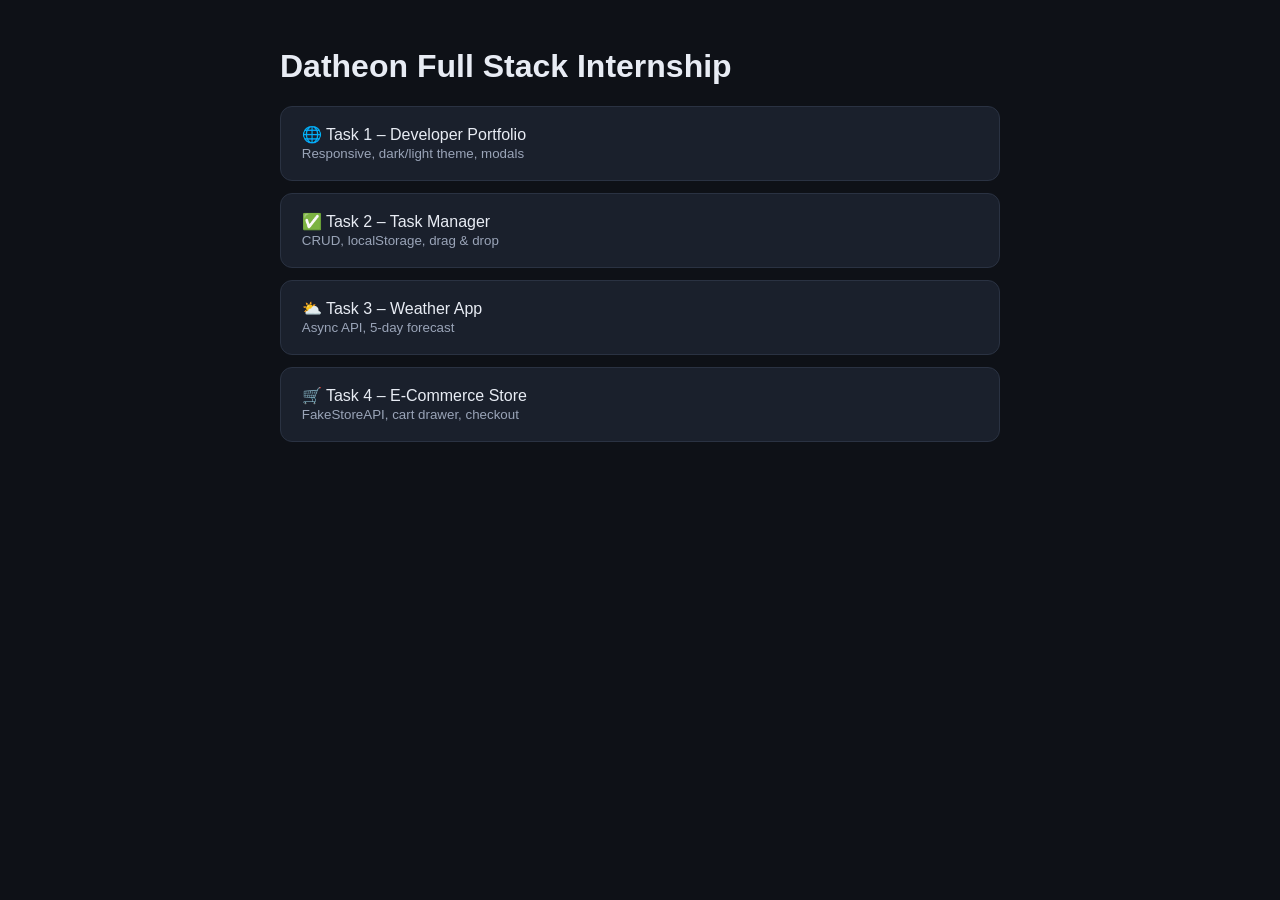
==== index.html @ 328126e8 "Add Datheon internship projects: portfolio, task manager, weather app, e-commerce store" ====
<!DOCTYPE html>
<html lang="en"><head><meta charset="UTF-8"><meta name="viewport" content="width=device-width, initial-scale=1.0"><title>Datheon Internship Projects</title>
<style>body{font-family:Segoe UI,sans-serif;background:#0e1117;color:#e8ecf4;max-width:720px;margin:3rem auto;padding:0 1rem}a{display:block;background:#1a202c;border:1px solid #2a3242;border-radius:12px;padding:1.1rem 1.3rem;margin:.8rem 0;color:inherit;text-decoration:none}a:hover{border-color:#8b83ff}small{color:#9aa4b8}</style></head>
<body><h1>Datheon Full Stack Internship</h1>
<a href="Task1-Portfolio/index.html">🌐 Task 1 – Developer Portfolio<br><small>Responsive, dark/light theme, modals</small></a>
<a href="Task2-Task-Manager/index.html">✅ Task 2 – Task Manager<br><small>CRUD, localStorage, drag &amp; drop</small></a>
<a href="Task3-Weather-App/index.html">⛅ Task 3 – Weather App<br><small>Async API, 5-day forecast</small></a>
<a href="Task4-E-Commerce/index.html">🛒 Task 4 – E-Commerce Store<br><small>FakeStoreAPI, cart drawer, checkout</small></a>
</body></html>
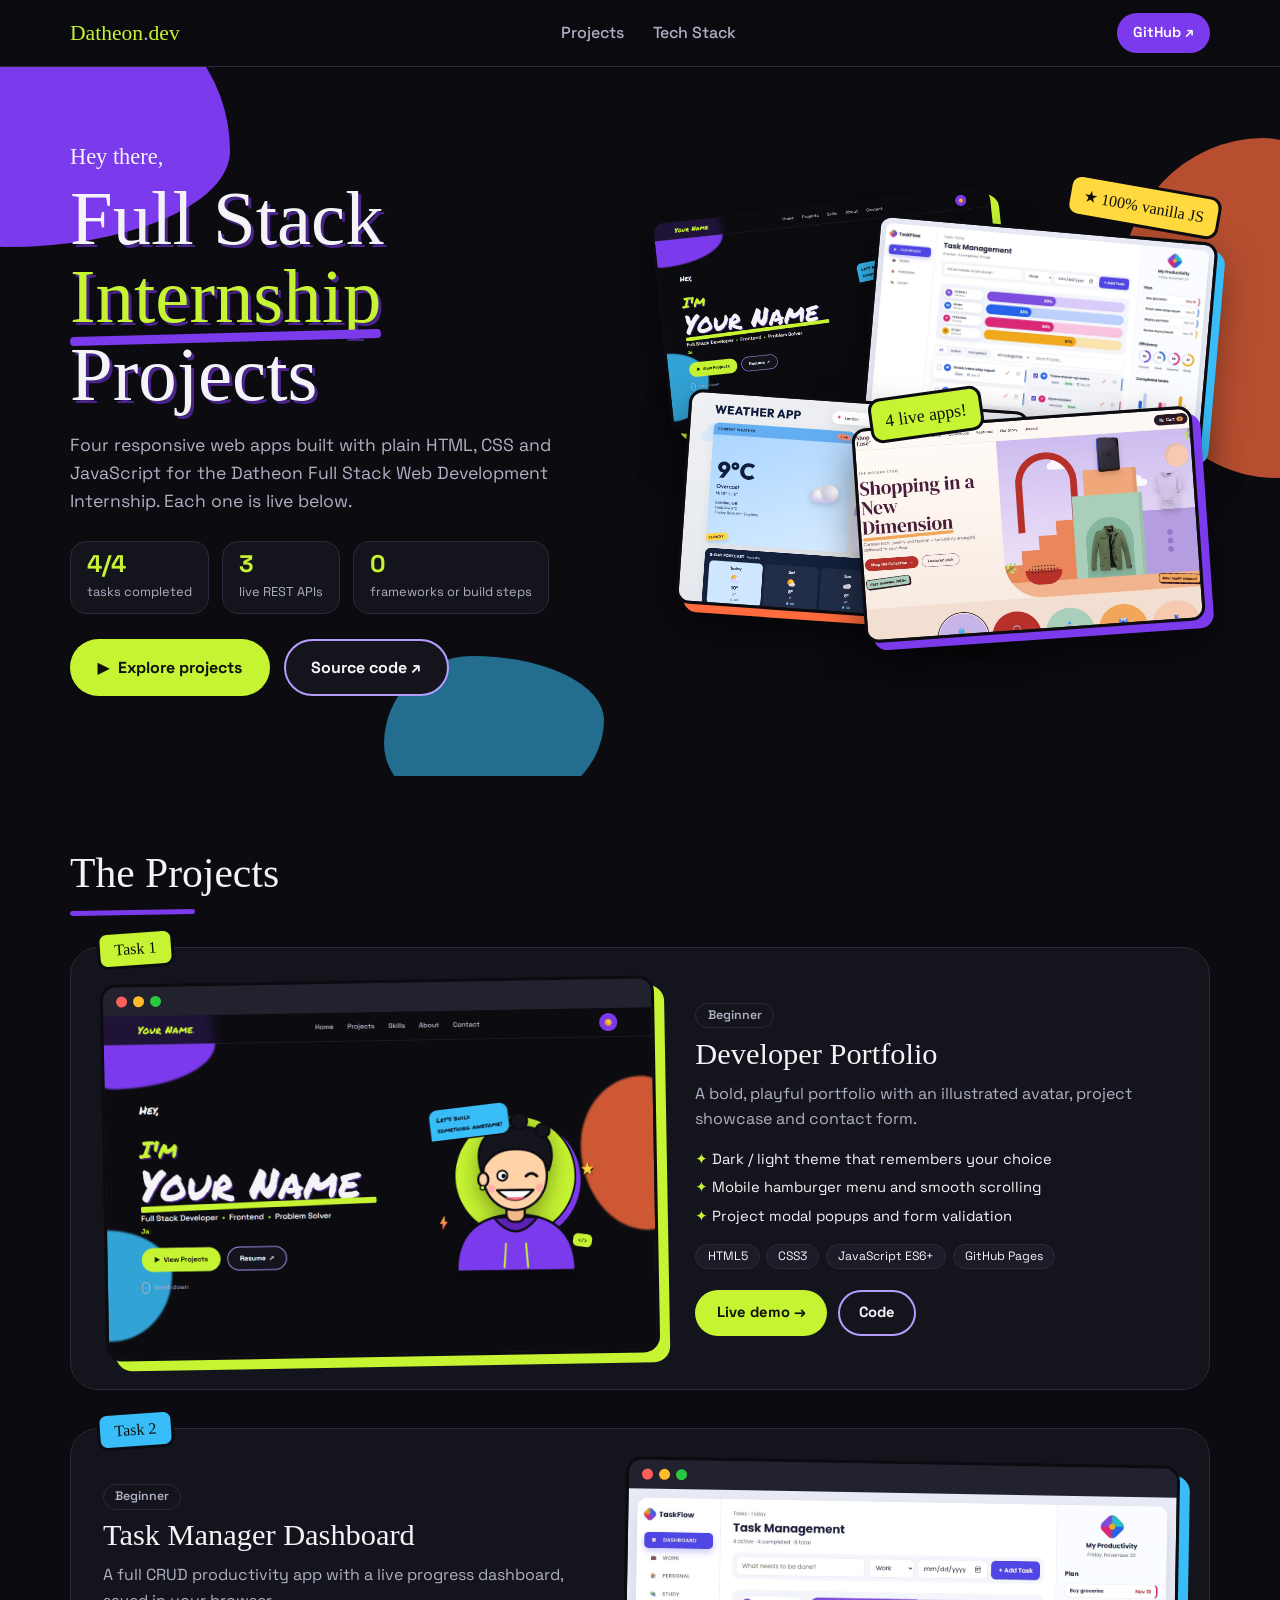
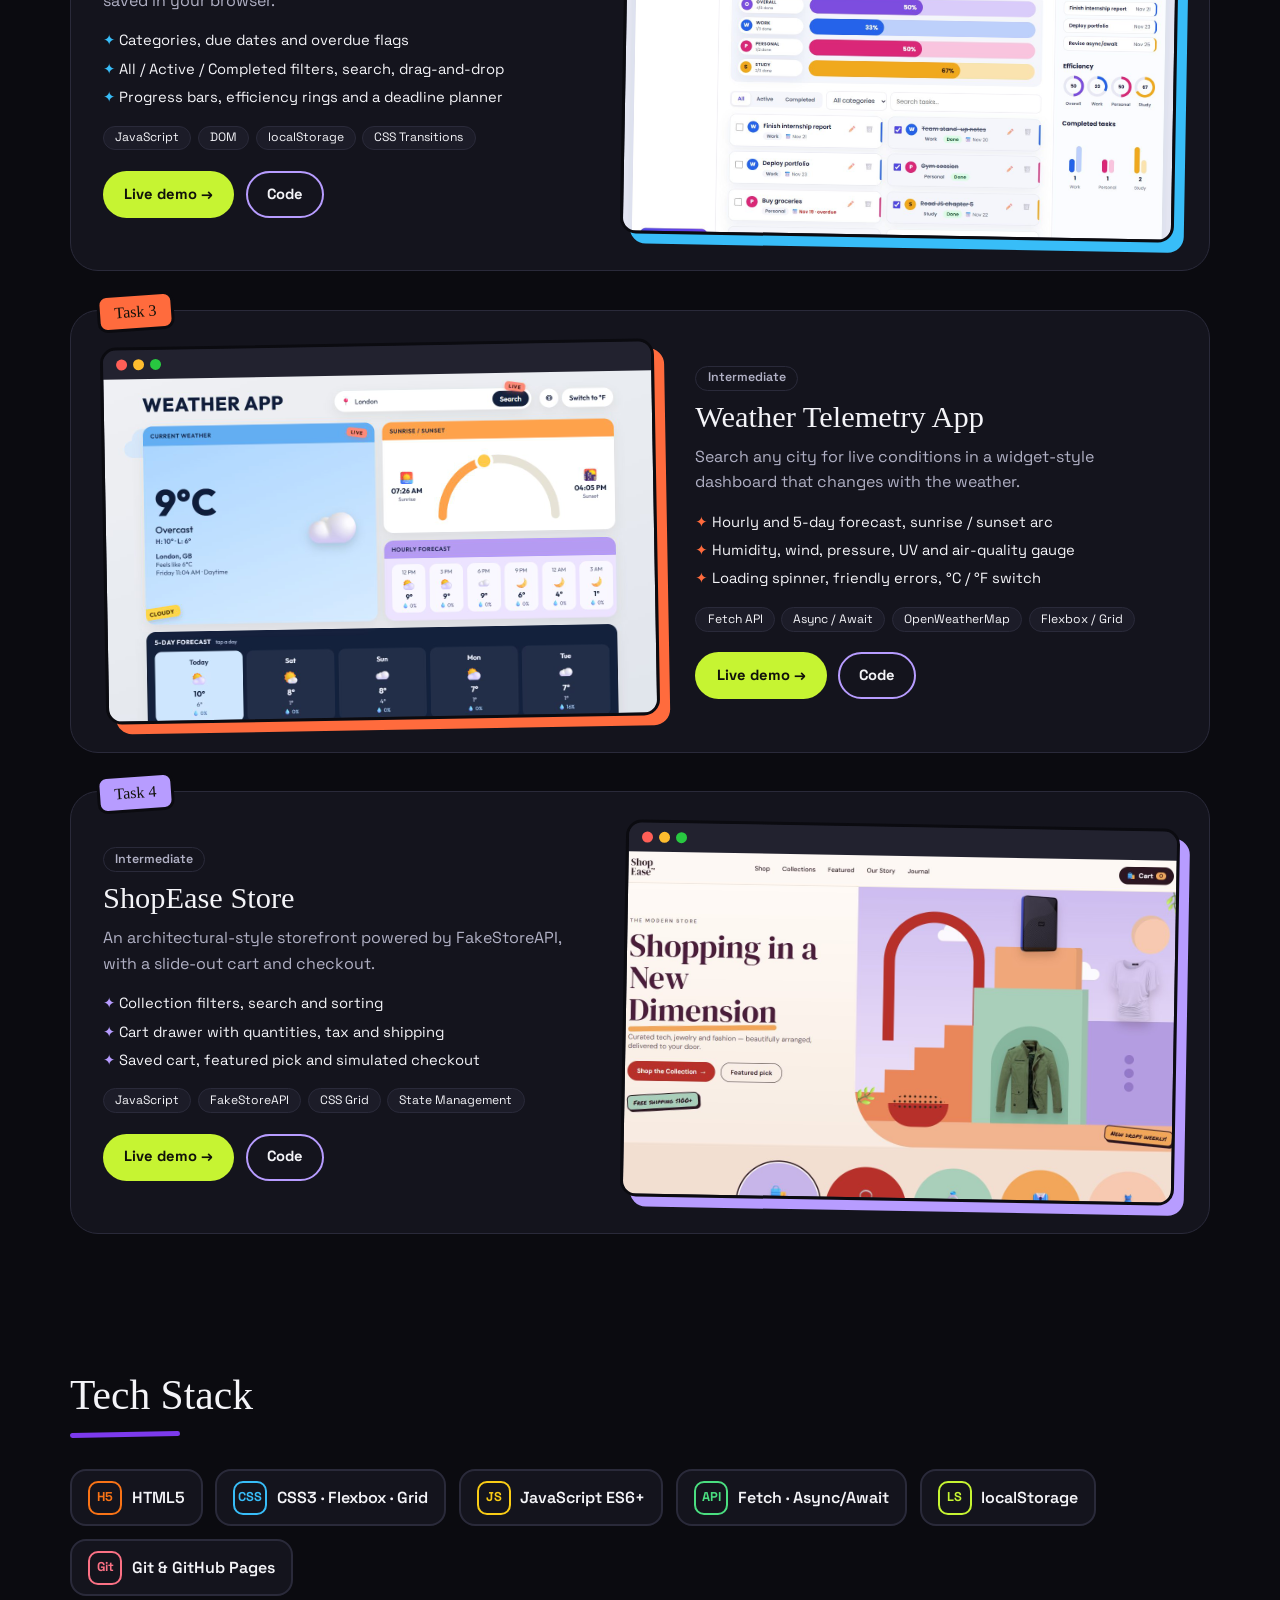
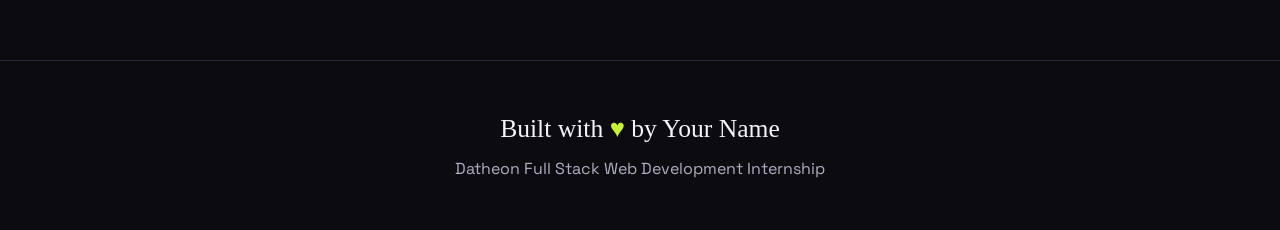
==== commit 37dfa1f8: "Redesign Task 4 store and landing page, add screenshots - Task 4: architectural storefront (arch col" ====
--- a/index.html
+++ b/index.html
@@ -1,9 +1,237 @@
 <!DOCTYPE html>
-<html lang="en"><head><meta charset="UTF-8"><meta name="viewport" content="width=device-width, initial-scale=1.0"><title>Datheon Internship Projects</title>
-<style>body{font-family:Segoe UI,sans-serif;background:#0e1117;color:#e8ecf4;max-width:720px;margin:3rem auto;padding:0 1rem}a{display:block;background:#1a202c;border:1px solid #2a3242;border-radius:12px;padding:1.1rem 1.3rem;margin:.8rem 0;color:inherit;text-decoration:none}a:hover{border-color:#8b83ff}small{color:#9aa4b8}</style></head>
-<body><h1>Datheon Full Stack Internship</h1>
-<a href="Task1-Portfolio/index.html">🌐 Task 1 – Developer Portfolio<br><small>Responsive, dark/light theme, modals</small></a>
-<a href="Task2-Task-Manager/index.html">✅ Task 2 – Task Manager<br><small>CRUD, localStorage, drag &amp; drop</small></a>
-<a href="Task3-Weather-App/index.html">⛅ Task 3 – Weather App<br><small>Async API, 5-day forecast</small></a>
-<a href="Task4-E-Commerce/index.html">🛒 Task 4 – E-Commerce Store<br><small>FakeStoreAPI, cart drawer, checkout</small></a>
-</body></html>
+<html lang="en">
+<head>
+  <meta charset="UTF-8" />
+  <meta name="viewport" content="width=device-width, initial-scale=1.0" />
+  <meta name="description" content="Four web projects built for the Datheon Full Stack Web Development Internship." />
+  <title>Datheon Internship Projects</title>
+  <link rel="icon" href="data:image/svg+xml,%3Csvg xmlns=%27http://www.w3.org/2000/svg%27 viewBox=%270 0 100 100%27%3E%3Ctext y=%27.9em%27 font-size=%2790%27%3E⚡%3C/text%3E%3C/svg%3E" />
+  <link rel="preconnect" href="https://fonts.googleapis.com" />
+  <link rel="preconnect" href="https://fonts.gstatic.com" crossorigin />
+  <link href="https://fonts.googleapis.com/css2?family=Permanent+Marker&family=Space+Grotesk:wght@400;500;600;700&display=swap" rel="stylesheet" media="print" onload="this.media='all'" />
+  <style>
+    :root { --bg: #0b0b10; --surface: #14141d; --surface2: #1c1c28; --text: #f4f4f8; --muted: #b0b0c4; --lime: #c6f432; --purple: #7c3aed; --purple-t: #b79cff; --border: #2a2a3a; }
+    * { box-sizing: border-box; margin: 0; padding: 0; }
+    html { scroll-behavior: smooth; scroll-padding-top: 80px; }
+    body { font-family: "Space Grotesk", "Segoe UI", system-ui, sans-serif; background: var(--bg); color: var(--text); line-height: 1.6; overflow-x: hidden; }
+    a { color: inherit; text-decoration: none; }
+    img { display: block; max-width: 100%; }
+    .container { width: min(1140px, 92%); margin-inline: auto; }
+    .marker { font-family: "Permanent Marker", "Comic Sans MS", cursive; font-weight: 400; }
+
+    /* nav */
+    .nav { position: sticky; top: 0; z-index: 20; background: rgba(11, 11, 16, .82); backdrop-filter: blur(12px); border-bottom: 1px solid var(--border); }
+    .nav .container { display: flex; align-items: center; justify-content: space-between; height: 66px; gap: 1rem; }
+    .logo { font-size: 1.35rem; color: var(--lime); }
+    .logo span { color: var(--purple-t); }
+    .nav ul { list-style: none; display: flex; gap: 1.8rem; color: var(--muted); font-weight: 500; }
+    .nav ul a:hover { color: var(--lime); }
+    .gh { background: var(--purple); color: #fff; padding: .5rem 1rem; border-radius: 999px; font-weight: 600; font-size: .9rem; white-space: nowrap; }
+
+    /* hero */
+    .hero { position: relative; padding: 4.5rem 0 5rem; overflow: hidden; }
+    .blob { position: absolute; z-index: 0; }
+    .b1 { top: -60px; left: -90px; width: 320px; height: 240px; background: var(--purple); border-radius: 60% 40% 70% 30% / 50% 60% 40% 50%; }
+    .b2 { bottom: -40px; left: 30%; width: 220px; height: 160px; background: #38bdf8; opacity: .55; border-radius: 40% 60% 55% 45% / 55% 40% 60% 45%; }
+    .b3 { top: 10%; right: -100px; width: 260px; height: 340px; background: #ff6b3d; opacity: .7; border-radius: 55% 45% 40% 60% / 45% 55% 45% 55%; }
+    .hero .container { position: relative; z-index: 1; display: grid; grid-template-columns: 1fr 1fr; gap: 2.5rem; align-items: center; }
+    .hey { font-size: 1.4rem; }
+    h1 { font-size: clamp(2.6rem, 6.5vw, 4.8rem); line-height: 1.02; margin: .3rem 0 1rem; text-shadow: 3px 3px 0 rgba(124, 58, 237, .55); }
+    h1 .hl { position: relative; display: inline-block; color: var(--lime); }
+    h1 .hl::after { content: ""; position: absolute; left: 0; right: 0; bottom: -.08em; height: .12em; background: var(--purple); border-radius: 4px; transform: rotate(-1.5deg); }
+    .sub { color: var(--muted); font-size: 1.1rem; max-width: 46ch; }
+    .stats { display: flex; gap: .8rem; flex-wrap: wrap; margin: 1.6rem 0; list-style: none; }
+    .stats li { background: var(--surface); border: 1px solid var(--border); border-radius: 16px; padding: .6rem 1rem; }
+    .stats strong { display: block; font-size: 1.5rem; color: var(--lime); line-height: 1.1; }
+    .stats span { font-size: .8rem; color: var(--muted); }
+    .cta { display: flex; gap: .9rem; flex-wrap: wrap; }
+    .btn { display: inline-flex; align-items: center; gap: .5rem; padding: .85rem 1.6rem; border-radius: 999px; font-weight: 700; transition: transform .2s, box-shadow .2s; border: 2px solid transparent; }
+    .btn:hover { transform: translateY(-3px) rotate(-1deg); box-shadow: 0 8px 0 rgba(0, 0, 0, .35); }
+    .btn-lime { background: var(--lime); color: #10110a; }
+    .btn-out { border-color: var(--purple-t); background: var(--surface); }
+
+    /* collage of tilted screenshots */
+    .collage { position: relative; height: 430px; }
+    .shot { position: absolute; width: 62%; border-radius: 14px; overflow: hidden; border: 3px solid #0b0b10; box-shadow: 8px 8px 0 var(--c, var(--purple)), 0 20px 40px rgba(0, 0, 0, .5); transition: transform .35s, z-index 0s; background: var(--surface); }
+    .shot:hover { z-index: 5; transform: rotate(0) scale(1.06); }
+    .shot img { aspect-ratio: 16 / 10; object-fit: cover; object-position: top; width: 100%; }
+    .s1 { left: 0; top: 0; transform: rotate(-6deg); --c: var(--lime); }
+    .s2 { right: 0; top: 6%; transform: rotate(5deg); --c: #38bdf8; }
+    .s3 { left: 4%; bottom: 4%; transform: rotate(4deg); --c: #ff6b3d; }
+    .s4 { right: 2%; bottom: 0; transform: rotate(-4deg); --c: var(--purple); }
+    .sticker { position: absolute; z-index: 6; font-family: "Permanent Marker", cursive; color: #10110a; padding: .35rem .8rem; border-radius: 12px; border: 3px solid #0b0b10; }
+    .st1 { left: 38%; top: 44%; background: var(--lime); transform: rotate(-8deg); font-size: 1.1rem; }
+    .st2 { right: -2%; top: -4%; background: #ffd93d; transform: rotate(10deg); }
+
+    /* projects */
+    .section { padding: 4rem 0; }
+    .title { font-size: clamp(1.9rem, 4vw, 2.6rem); display: inline-block; margin-bottom: 2rem; }
+    .title::after { content: ""; display: block; height: 5px; width: 60%; margin-top: .2rem; background: var(--purple); border-radius: 4px; transform: rotate(-1deg); }
+    .projects { display: grid; gap: 2.4rem; }
+    .project { display: grid; grid-template-columns: 1.15fr 1fr; gap: 2.4rem; align-items: center; background: var(--surface); border: 1px solid var(--border); border-radius: 28px; padding: 2rem; position: relative; }
+    .project:nth-child(even) { grid-template-columns: 1fr 1.15fr; }
+    .project:nth-child(even) .frame { order: 2; }
+    .frame { border-radius: 16px; overflow: hidden; border: 3px solid #0b0b10; box-shadow: 10px 10px 0 var(--c); background: var(--surface2); transform: rotate(-1deg); transition: transform .3s; }
+    .project:nth-child(even) .frame { transform: rotate(1deg); }
+    .project:hover .frame { transform: rotate(0) translateY(-4px); }
+    .bar { display: flex; gap: 6px; padding: .55rem .8rem; background: #22222f; }
+    .bar i { width: 11px; height: 11px; border-radius: 50%; background: #ff5f57; }
+    .bar i:nth-child(2) { background: #febc2e; } .bar i:nth-child(3) { background: #28c840; }
+    .frame img { aspect-ratio: 16 / 10; object-fit: cover; object-position: top; width: 100%; }
+    .num { position: absolute; top: -18px; left: 1.6rem; background: var(--c); color: #10110a; font-family: "Permanent Marker", cursive; padding: .2rem .9rem; border-radius: 10px; border: 3px solid #0b0b10; transform: rotate(-4deg); }
+    .level { display: inline-block; font-size: .78rem; font-weight: 600; color: var(--muted); border: 1px solid var(--border); border-radius: 999px; padding: .1rem .7rem; margin-bottom: .6rem; }
+    .project h3 { font-family: "Permanent Marker", cursive; font-weight: 400; font-size: 1.9rem; line-height: 1.1; margin-bottom: .6rem; }
+    .project p { color: var(--muted); }
+    .feats { list-style: none; display: grid; gap: .3rem; margin: 1rem 0; font-size: .92rem; }
+    .feats li::before { content: "✦ "; color: var(--c); }
+    .tags { display: flex; flex-wrap: wrap; gap: .4rem; margin-bottom: 1.3rem; }
+    .tags span { background: var(--surface2); border: 1px solid var(--border); border-radius: 999px; padding: .1rem .7rem; font-size: .76rem; }
+    .actions { display: flex; gap: .7rem; flex-wrap: wrap; }
+    .actions .btn { padding: .6rem 1.2rem; font-size: .92rem; }
+
+    /* stack */
+    .stack { display: flex; flex-wrap: wrap; gap: .8rem; }
+    .chip { display: flex; align-items: center; gap: .6rem; background: var(--surface); border: 2px solid var(--border); border-radius: 16px; padding: .6rem 1rem; font-weight: 600; transition: transform .2s, border-color .2s; }
+    .chip:hover { transform: rotate(-2deg) translateY(-3px); border-color: var(--c); }
+    .chip b { width: 34px; height: 34px; border-radius: 10px; display: grid; place-items: center; border: 2px solid var(--c); color: var(--c); font-size: .8rem; }
+
+    .footer { text-align: center; padding: 3rem 1rem; color: var(--muted); border-top: 1px solid var(--border); }
+    .footer .marker { color: var(--text); font-size: 1.6rem; display: block; margin-bottom: .4rem; }
+    .footer .marker em { font-style: normal; color: var(--lime); }
+
+    @media (max-width: 900px) {
+      .hero .container { grid-template-columns: 1fr; }
+      .collage { height: 360px; }
+      .project, .project:nth-child(even) { grid-template-columns: 1fr; padding: 1.6rem 1.2rem; }
+      .project:nth-child(even) .frame { order: 0; }
+    }
+    @media (max-width: 640px) {
+      .nav ul { display: none; }
+      .collage { height: 260px; }
+      .st1 { font-size: .9rem; }
+      .project h3 { font-size: 1.6rem; }
+    }
+    @media (prefers-reduced-motion: reduce) { * { transition: none !important; scroll-behavior: auto !important; } }
+  </style>
+</head>
+<body>
+  <header class="nav">
+    <div class="container">
+      <a href="#top" class="logo marker">Datheon<span>.</span>dev</a>
+      <ul>
+        <li><a href="#projects">Projects</a></li>
+        <li><a href="#stack">Tech Stack</a></li>
+      </ul>
+      <a class="gh" href="https://github.com/" target="_blank" rel="noopener">GitHub ↗</a>
+    </div>
+  </header>
+
+  <main id="top">
+    <section class="hero">
+      <span class="blob b1" aria-hidden="true"></span><span class="blob b2" aria-hidden="true"></span><span class="blob b3" aria-hidden="true"></span>
+      <div class="container">
+        <div>
+          <p class="hey marker">Hey there,</p>
+          <h1 class="marker">Full Stack <span class="hl">Internship</span> Projects</h1>
+          <p class="sub">Four responsive web apps built with plain HTML, CSS and JavaScript for the Datheon Full Stack Web Development Internship. Each one is live below.</p>
+          <ul class="stats">
+            <li><strong>4/4</strong><span>tasks completed</span></li>
+            <li><strong>3</strong><span>live REST APIs</span></li>
+            <li><strong>0</strong><span>frameworks or build steps</span></li>
+          </ul>
+          <div class="cta">
+            <a href="#projects" class="btn btn-lime"><span aria-hidden="true">▶</span> Explore projects</a>
+            <a href="https://github.com/" class="btn btn-out" target="_blank" rel="noopener">Source code ↗</a>
+          </div>
+        </div>
+        <div class="collage" aria-hidden="true">
+          <a class="shot s1" href="Task1-Portfolio/" tabindex="-1"><img src="screenshots/task1-portfolio.jpg" alt="" /></a>
+          <a class="shot s2" href="Task2-Task-Manager/" tabindex="-1"><img src="screenshots/task2-task-manager.jpg" alt="" /></a>
+          <a class="shot s3" href="Task3-Weather-App/" tabindex="-1"><img src="screenshots/task3-weather.jpg" alt="" /></a>
+          <a class="shot s4" href="Task4-E-Commerce/" tabindex="-1"><img src="screenshots/task4-ecommerce.jpg" alt="" /></a>
+          <span class="sticker st1">4 live apps!</span>
+          <span class="sticker st2">★ 100% vanilla JS</span>
+        </div>
+      </div>
+    </section>
+
+    <section id="projects" class="section">
+      <div class="container">
+        <h2 class="title marker">The Projects</h2>
+        <div class="projects">
+          <article class="project" style="--c: var(--lime)">
+            <span class="num">Task 1</span>
+            <a class="frame" href="Task1-Portfolio/"><div class="bar" aria-hidden="true"><i></i><i></i><i></i></div><img src="screenshots/task1-portfolio.jpg" alt="Screenshot of the developer portfolio" loading="lazy" /></a>
+            <div>
+              <span class="level">Beginner</span>
+              <h3>Developer Portfolio</h3>
+              <p>A bold, playful portfolio with an illustrated avatar, project showcase and contact form.</p>
+              <ul class="feats"><li>Dark / light theme that remembers your choice</li><li>Mobile hamburger menu and smooth scrolling</li><li>Project modal popups and form validation</li></ul>
+              <div class="tags"><span>HTML5</span><span>CSS3</span><span>JavaScript ES6+</span><span>GitHub Pages</span></div>
+              <div class="actions"><a class="btn btn-lime" href="Task1-Portfolio/">Live demo →</a><a class="btn btn-out" href="https://github.com/" target="_blank" rel="noopener">Code</a></div>
+            </div>
+          </article>
+
+          <article class="project" style="--c: #38bdf8">
+            <span class="num">Task 2</span>
+            <a class="frame" href="Task2-Task-Manager/"><div class="bar" aria-hidden="true"><i></i><i></i><i></i></div><img src="screenshots/task2-task-manager.jpg" alt="Screenshot of the task management dashboard" loading="lazy" /></a>
+            <div>
+              <span class="level">Beginner</span>
+              <h3>Task Manager Dashboard</h3>
+              <p>A full CRUD productivity app with a live progress dashboard, saved in your browser.</p>
+              <ul class="feats"><li>Categories, due dates and overdue flags</li><li>All / Active / Completed filters, search, drag-and-drop</li><li>Progress bars, efficiency rings and a deadline planner</li></ul>
+              <div class="tags"><span>JavaScript</span><span>DOM</span><span>localStorage</span><span>CSS Transitions</span></div>
+              <div class="actions"><a class="btn btn-lime" href="Task2-Task-Manager/">Live demo →</a><a class="btn btn-out" href="https://github.com/" target="_blank" rel="noopener">Code</a></div>
+            </div>
+          </article>
+
+          <article class="project" style="--c: #ff6b3d">
+            <span class="num">Task 3</span>
+            <a class="frame" href="Task3-Weather-App/"><div class="bar" aria-hidden="true"><i></i><i></i><i></i></div><img src="screenshots/task3-weather.jpg" alt="Screenshot of the weather dashboard" loading="lazy" /></a>
+            <div>
+              <span class="level">Intermediate</span>
+              <h3>Weather Telemetry App</h3>
+              <p>Search any city for live conditions in a widget-style dashboard that changes with the weather.</p>
+              <ul class="feats"><li>Hourly and 5-day forecast, sunrise / sunset arc</li><li>Humidity, wind, pressure, UV and air-quality gauge</li><li>Loading spinner, friendly errors, °C / °F switch</li></ul>
+              <div class="tags"><span>Fetch API</span><span>Async / Await</span><span>OpenWeatherMap</span><span>Flexbox / Grid</span></div>
+              <div class="actions"><a class="btn btn-lime" href="Task3-Weather-App/">Live demo →</a><a class="btn btn-out" href="https://github.com/" target="_blank" rel="noopener">Code</a></div>
+            </div>
+          </article>
+
+          <article class="project" style="--c: var(--purple-t)">
+            <span class="num">Task 4</span>
+            <a class="frame" href="Task4-E-Commerce/"><div class="bar" aria-hidden="true"><i></i><i></i><i></i></div><img src="screenshots/task4-ecommerce.jpg" alt="Screenshot of the e-commerce store" loading="lazy" /></a>
+            <div>
+              <span class="level">Intermediate</span>
+              <h3>ShopEase Store</h3>
+              <p>An architectural-style storefront powered by FakeStoreAPI, with a slide-out cart and checkout.</p>
+              <ul class="feats"><li>Collection filters, search and sorting</li><li>Cart drawer with quantities, tax and shipping</li><li>Saved cart, featured pick and simulated checkout</li></ul>
+              <div class="tags"><span>JavaScript</span><span>FakeStoreAPI</span><span>CSS Grid</span><span>State Management</span></div>
+              <div class="actions"><a class="btn btn-lime" href="Task4-E-Commerce/">Live demo →</a><a class="btn btn-out" href="https://github.com/" target="_blank" rel="noopener">Code</a></div>
+            </div>
+          </article>
+        </div>
+      </div>
+    </section>
+
+    <section id="stack" class="section">
+      <div class="container">
+        <h2 class="title marker">Tech Stack</h2>
+        <div class="stack">
+          <span class="chip" style="--c:#f97316"><b>H5</b>HTML5</span>
+          <span class="chip" style="--c:#38bdf8"><b>CSS</b>CSS3 · Flexbox · Grid</span>
+          <span class="chip" style="--c:#facc15"><b>JS</b>JavaScript ES6+</span>
+          <span class="chip" style="--c:#4ade80"><b>API</b>Fetch · Async/Await</span>
+          <span class="chip" style="--c:#c6f432"><b>LS</b>localStorage</span>
+          <span class="chip" style="--c:#fb7185"><b>Git</b>Git &amp; GitHub Pages</span>
+        </div>
+      </div>
+    </section>
+  </main>
+
+  <footer class="footer">
+    <span class="marker">Built with <em>♥</em> by Your Name</span>
+    <p>Datheon Full Stack Web Development Internship</p>
+  </footer>
+</body>
+</html>
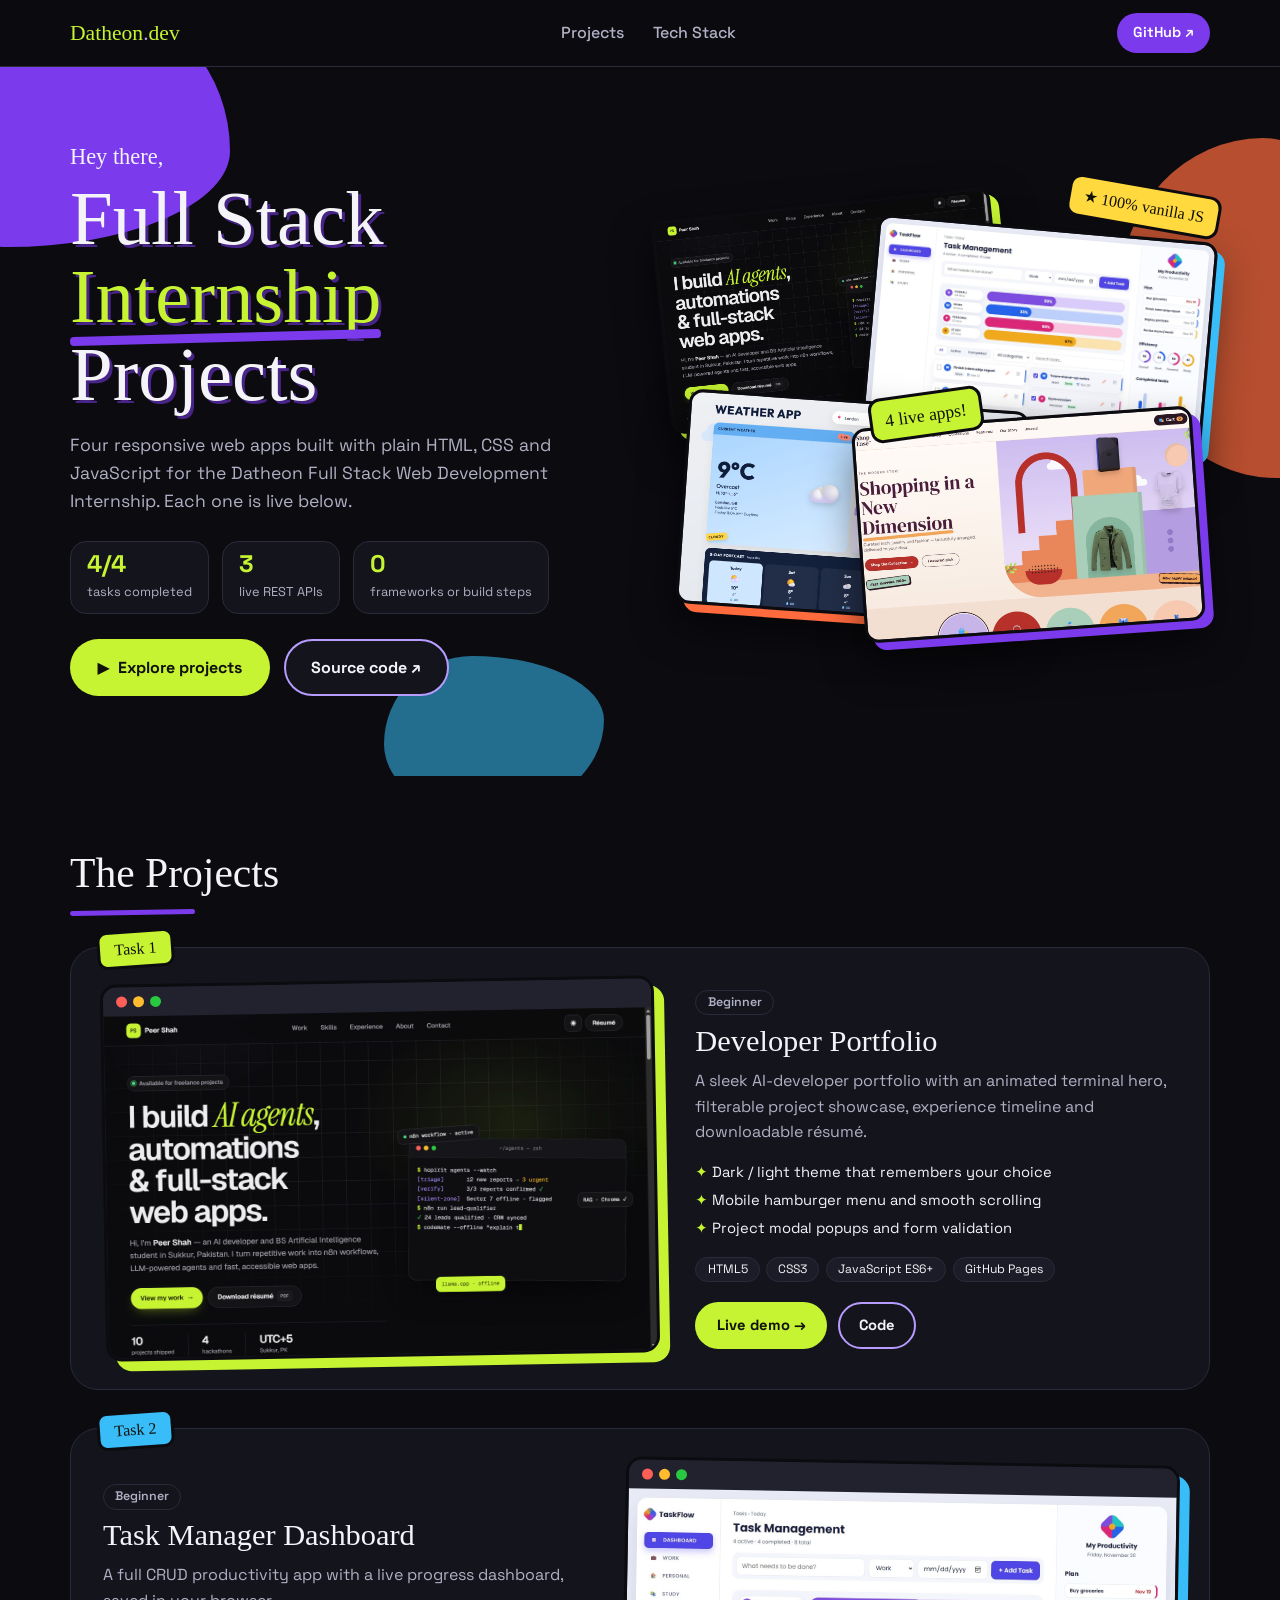
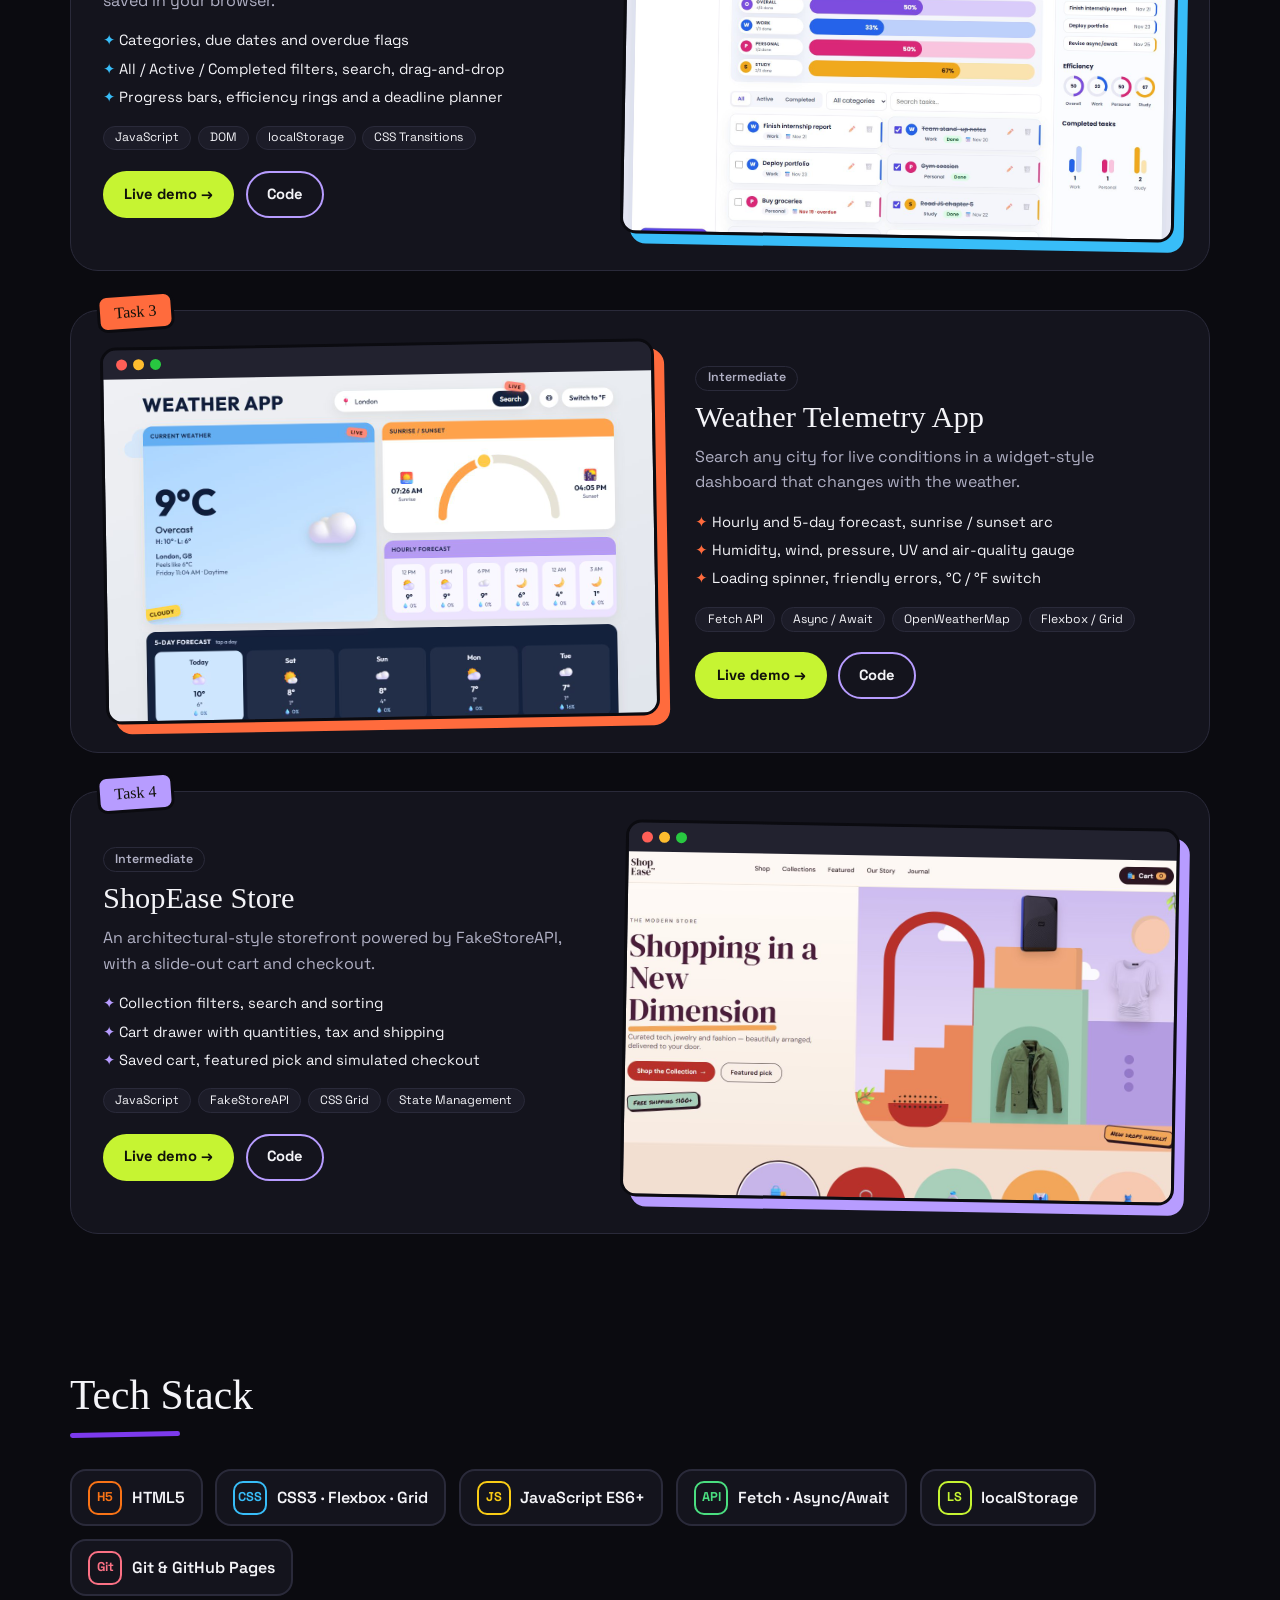
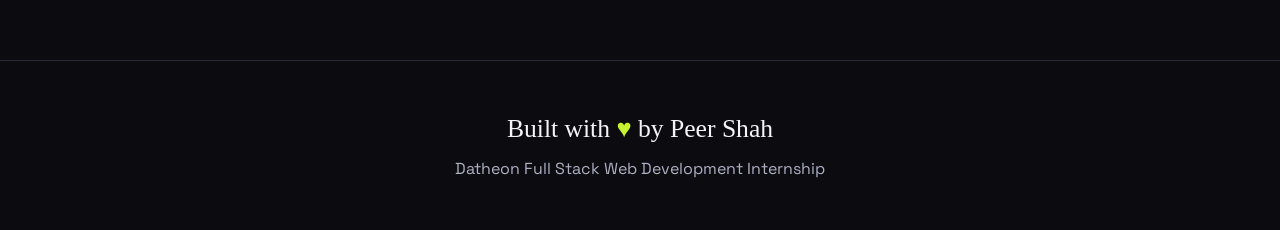
==== commit 4b09ba27: "Redesign portfolio, add résumé and improve all four projects Task 1 – Portfolio - New design: animat" ====
--- a/index.html
+++ b/index.html
@@ -165,7 +165,7 @@
             <div>
               <span class="level">Beginner</span>
               <h3>Developer Portfolio</h3>
-              <p>A bold, playful portfolio with an illustrated avatar, project showcase and contact form.</p>
+              <p>A sleek AI-developer portfolio with an animated terminal hero, filterable project showcase, experience timeline and downloadable résumé.</p>
               <ul class="feats"><li>Dark / light theme that remembers your choice</li><li>Mobile hamburger menu and smooth scrolling</li><li>Project modal popups and form validation</li></ul>
               <div class="tags"><span>HTML5</span><span>CSS3</span><span>JavaScript ES6+</span><span>GitHub Pages</span></div>
               <div class="actions"><a class="btn btn-lime" href="Task1-Portfolio/">Live demo →</a><a class="btn btn-out" href="https://github.com/" target="_blank" rel="noopener">Code</a></div>
@@ -230,7 +230,7 @@
   </main>
 
   <footer class="footer">
-    <span class="marker">Built with <em>♥</em> by Your Name</span>
+    <span class="marker">Built with <em>♥</em> by Peer Shah</span>
     <p>Datheon Full Stack Web Development Internship</p>
   </footer>
 </body>
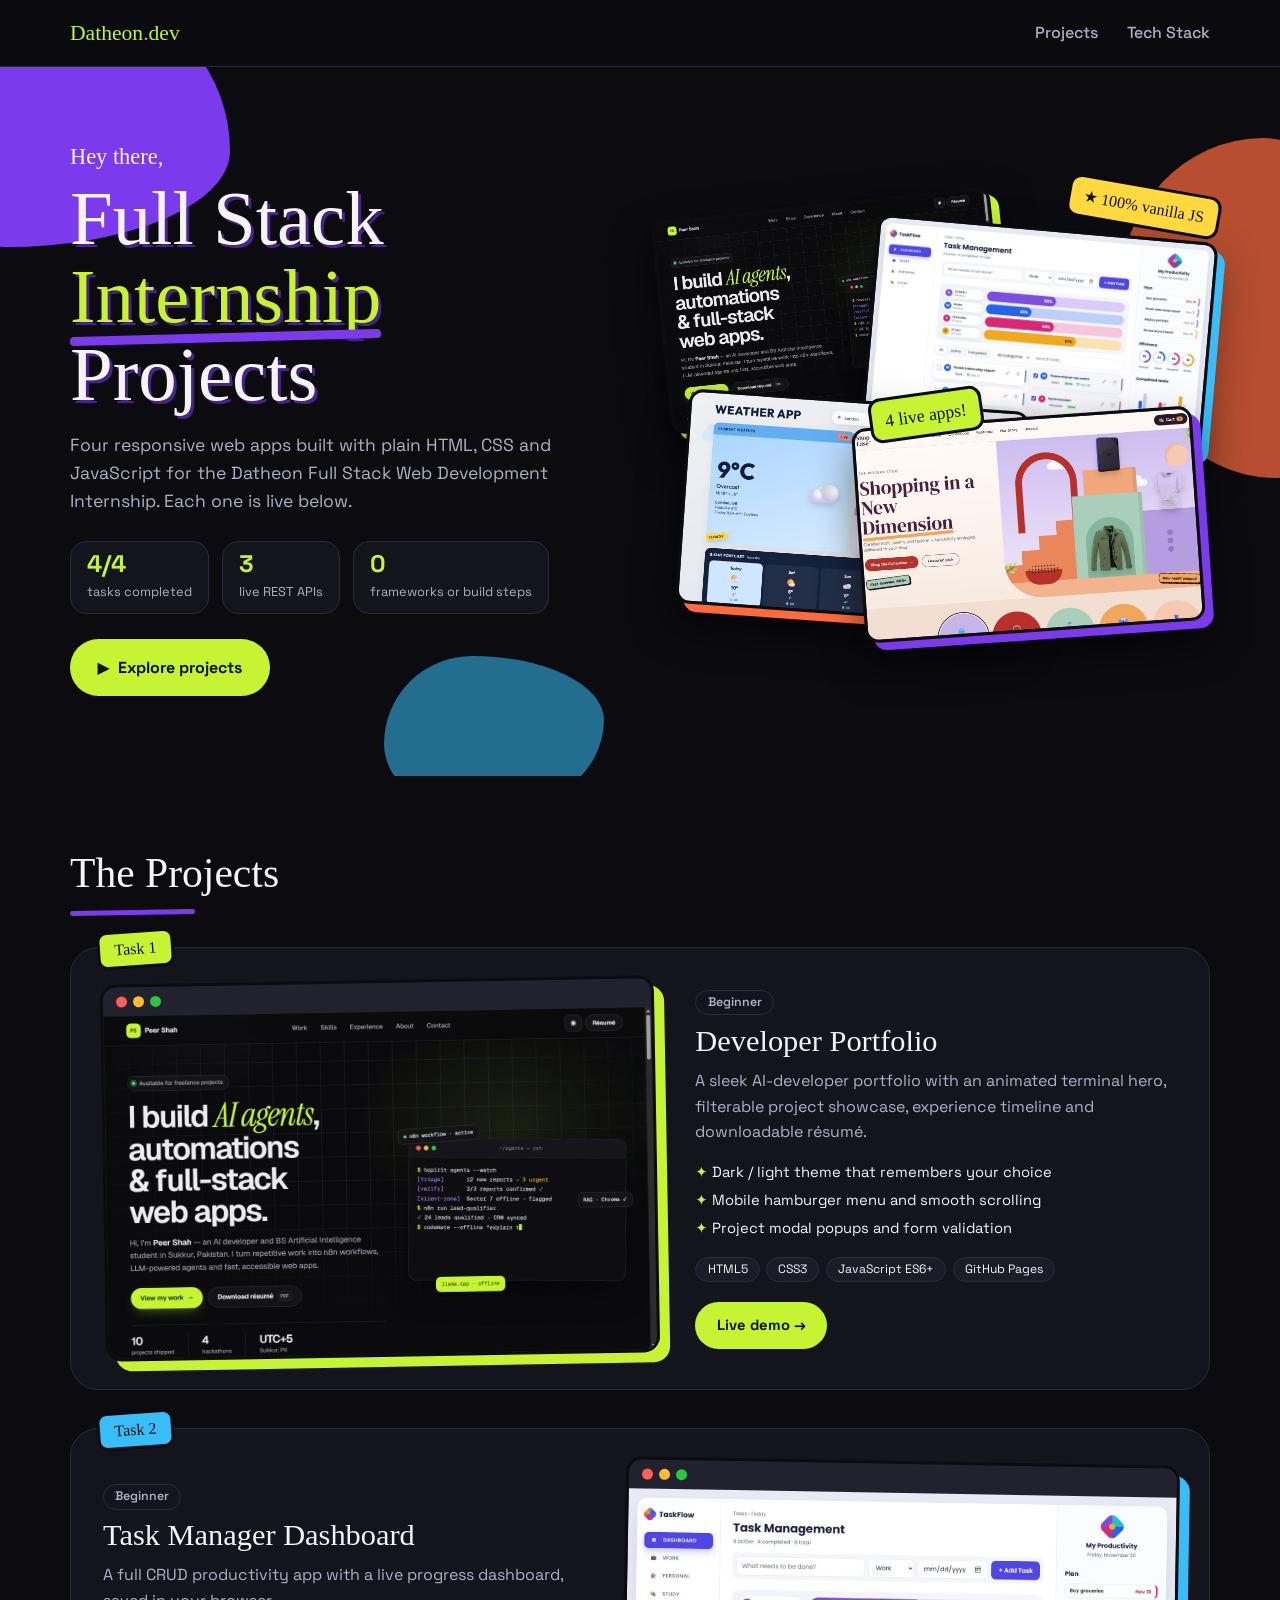
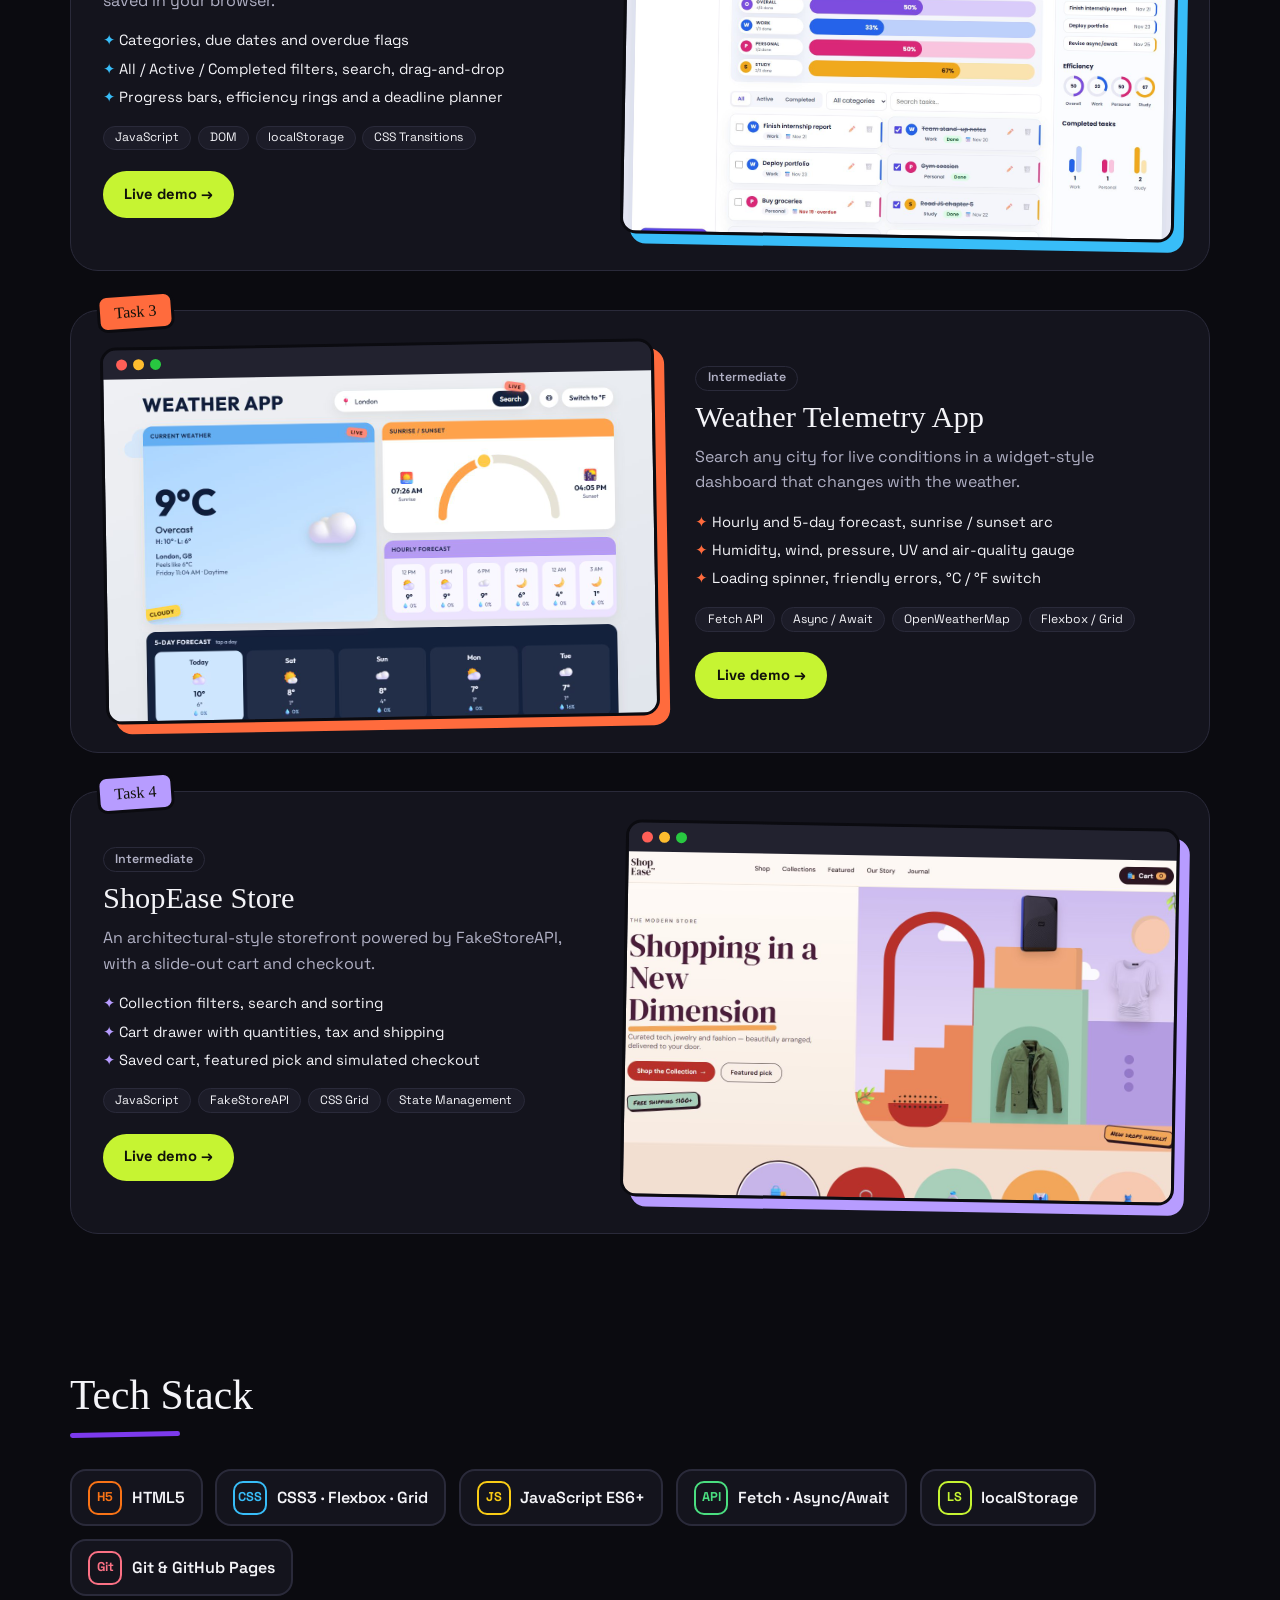
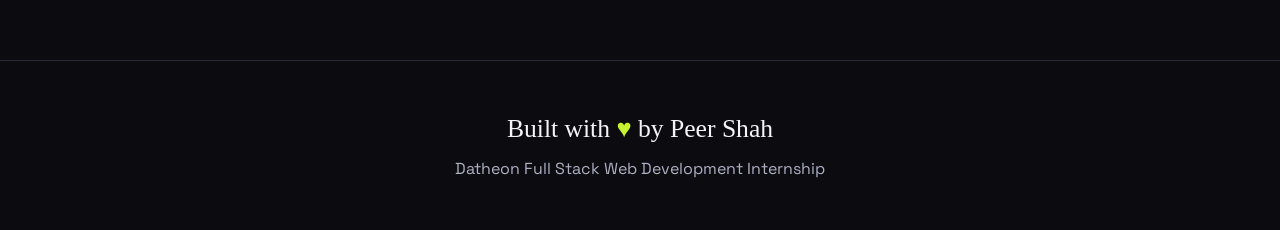
==== commit e2db95bc: "Add contact details, fix source-code links, keep API key out of the repo - Portfolio and résumé: ema" ====
--- a/index.html
+++ b/index.html
@@ -122,7 +122,7 @@
         <li><a href="#projects">Projects</a></li>
         <li><a href="#stack">Tech Stack</a></li>
       </ul>
-      <a class="gh" href="https://github.com/" target="_blank" rel="noopener">GitHub ↗</a>
+      <a class="gh" href="#" data-repo-path="" target="_blank" rel="noopener">GitHub ↗</a>
     </div>
   </header>
 
@@ -141,7 +141,7 @@
           </ul>
           <div class="cta">
             <a href="#projects" class="btn btn-lime"><span aria-hidden="true">▶</span> Explore projects</a>
-            <a href="https://github.com/" class="btn btn-out" target="_blank" rel="noopener">Source code ↗</a>
+            <a href="#" data-repo-path="" class="btn btn-out" target="_blank" rel="noopener">Source code ↗</a>
           </div>
         </div>
         <div class="collage" aria-hidden="true">
@@ -168,7 +168,7 @@
               <p>A sleek AI-developer portfolio with an animated terminal hero, filterable project showcase, experience timeline and downloadable résumé.</p>
               <ul class="feats"><li>Dark / light theme that remembers your choice</li><li>Mobile hamburger menu and smooth scrolling</li><li>Project modal popups and form validation</li></ul>
               <div class="tags"><span>HTML5</span><span>CSS3</span><span>JavaScript ES6+</span><span>GitHub Pages</span></div>
-              <div class="actions"><a class="btn btn-lime" href="Task1-Portfolio/">Live demo →</a><a class="btn btn-out" href="https://github.com/" target="_blank" rel="noopener">Code</a></div>
+              <div class="actions"><a class="btn btn-lime" href="Task1-Portfolio/">Live demo →</a><a class="btn btn-out" href="#" data-repo-path="Task1-Portfolio" target="_blank" rel="noopener">Code</a></div>
             </div>
           </article>
 
@@ -181,7 +181,7 @@
               <p>A full CRUD productivity app with a live progress dashboard, saved in your browser.</p>
               <ul class="feats"><li>Categories, due dates and overdue flags</li><li>All / Active / Completed filters, search, drag-and-drop</li><li>Progress bars, efficiency rings and a deadline planner</li></ul>
               <div class="tags"><span>JavaScript</span><span>DOM</span><span>localStorage</span><span>CSS Transitions</span></div>
-              <div class="actions"><a class="btn btn-lime" href="Task2-Task-Manager/">Live demo →</a><a class="btn btn-out" href="https://github.com/" target="_blank" rel="noopener">Code</a></div>
+              <div class="actions"><a class="btn btn-lime" href="Task2-Task-Manager/">Live demo →</a><a class="btn btn-out" href="#" data-repo-path="Task2-Task-Manager" target="_blank" rel="noopener">Code</a></div>
             </div>
           </article>
 
@@ -194,7 +194,7 @@
               <p>Search any city for live conditions in a widget-style dashboard that changes with the weather.</p>
               <ul class="feats"><li>Hourly and 5-day forecast, sunrise / sunset arc</li><li>Humidity, wind, pressure, UV and air-quality gauge</li><li>Loading spinner, friendly errors, °C / °F switch</li></ul>
               <div class="tags"><span>Fetch API</span><span>Async / Await</span><span>OpenWeatherMap</span><span>Flexbox / Grid</span></div>
-              <div class="actions"><a class="btn btn-lime" href="Task3-Weather-App/">Live demo →</a><a class="btn btn-out" href="https://github.com/" target="_blank" rel="noopener">Code</a></div>
+              <div class="actions"><a class="btn btn-lime" href="Task3-Weather-App/">Live demo →</a><a class="btn btn-out" href="#" data-repo-path="Task3-Weather-App" target="_blank" rel="noopener">Code</a></div>
             </div>
           </article>
 
@@ -207,7 +207,7 @@
               <p>An architectural-style storefront powered by FakeStoreAPI, with a slide-out cart and checkout.</p>
               <ul class="feats"><li>Collection filters, search and sorting</li><li>Cart drawer with quantities, tax and shipping</li><li>Saved cart, featured pick and simulated checkout</li></ul>
               <div class="tags"><span>JavaScript</span><span>FakeStoreAPI</span><span>CSS Grid</span><span>State Management</span></div>
-              <div class="actions"><a class="btn btn-lime" href="Task4-E-Commerce/">Live demo →</a><a class="btn btn-out" href="https://github.com/" target="_blank" rel="noopener">Code</a></div>
+              <div class="actions"><a class="btn btn-lime" href="Task4-E-Commerce/">Live demo →</a><a class="btn btn-out" href="#" data-repo-path="Task4-E-Commerce" target="_blank" rel="noopener">Code</a></div>
             </div>
           </article>
         </div>
@@ -233,5 +233,6 @@
     <span class="marker">Built with <em>♥</em> by Peer Shah</span>
     <p>Datheon Full Stack Web Development Internship</p>
   </footer>
+  <script src="repo-link.js"></script>
 </body>
 </html>
